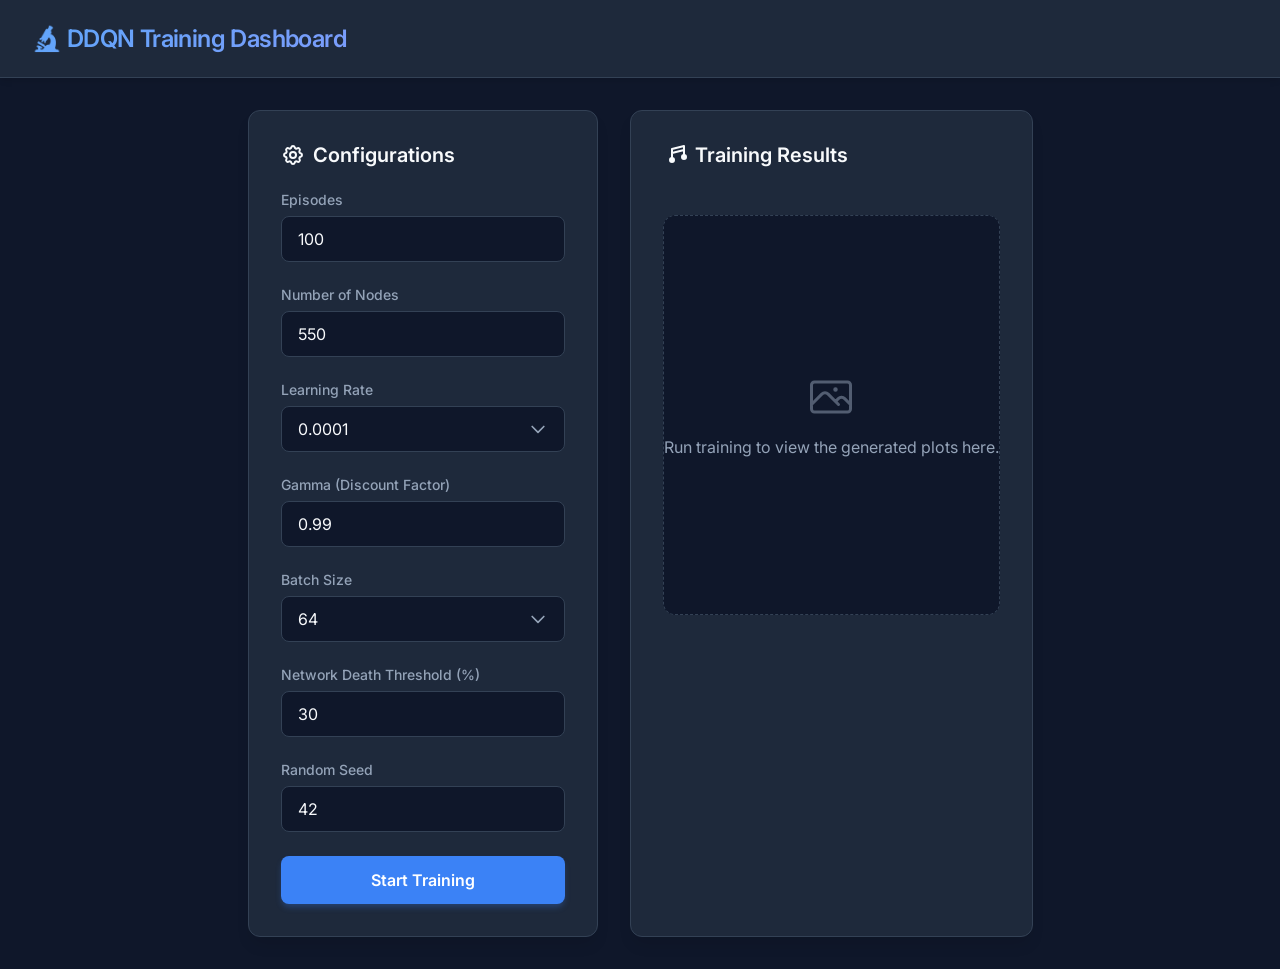
==== templates/index.html @ 94444b39 "First commit" ====
<!DOCTYPE html>
<html lang="en">
<head>
    <meta charset="UTF-8">
    <meta name="viewport" content="width=device-width, initial-scale=1.0">
    <title>DDQN Training Interface</title>
    <style>
        @import url('https://fonts.googleapis.com/css2?family=Inter:wght@300;400;500;600;700&display=swap');

        :root {
            --bg-color: #0f172a;
            --surface-color: #1e293b;
            --primary-color: #3b82f6;
            --primary-hover: #2563eb;
            --text-main: #f8fafc;
            --text-muted: #94a3b8;
            --border-color: #334155;
            --success-color: #10b981;
            --error-color: #ef4444;
        }

        * {
            box-sizing: border-box;
            margin: 0;
            padding: 0;
            font-family: 'Inter', sans-serif;
        }

        body {
            background-color: var(--bg-color);
            color: var(--text-main);
            min-height: 100vh;
            display: flex;
            flex-direction: column;
        }

        header {
            background-color: var(--surface-color);
            padding: 1.5rem 2rem;
            border-bottom: 1px solid var(--border-color);
            box-shadow: 0 4px 6px -1px rgba(0, 0, 0, 0.1);
        }

        header h1 {
            font-size: 1.5rem;
            font-weight: 600;
            letter-spacing: -0.025em;
            background: linear-gradient(135deg, #60a5fa, #c084fc);
            -webkit-background-clip: text;
            -webkit-text-fill-color: transparent;
        }

        .container {
            max-width: 1400px;
            margin: 0 auto;
            padding: 2rem;
            display: grid;
            grid-template-columns: 350px 1fr;
            gap: 2rem;
            flex: 1;
        }

        .panel {
            background-color: var(--surface-color);
            border-radius: 12px;
            border: 1px solid var(--border-color);
            padding: 2rem;
            box-shadow: 0 10px 15px -3px rgba(0, 0, 0, 0.1);
        }

        h2 {
            font-size: 1.25rem;
            margin-bottom: 1.5rem;
            font-weight: 600;
            color: var(--text-main);
            display: flex;
            align-items: center;
            gap: 0.5rem;
        }

        .form-group {
            margin-bottom: 1.5rem;
        }

        .form-group label {
            display: block;
            margin-bottom: 0.5rem;
            font-size: 0.875rem;
            font-weight: 500;
            color: var(--text-muted);
        }

        .form-control {
            width: 100%;
            background-color: var(--bg-color);
            border: 1px solid var(--border-color);
            color: var(--text-main);
            padding: 0.75rem 1rem;
            border-radius: 8px;
            font-size: 1rem;
            transition: all 0.2s ease;
        }

        .form-control:focus {
            outline: none;
            border-color: var(--primary-color);
            box-shadow: 0 0 0 3px rgba(59, 130, 246, 0.2);
        }

        select.form-control {
            appearance: none;
            background-image: url("data:image/svg+xml,%3Csvg xmlns='http://www.w3.org/2000/svg' fill='none' viewBox='0 0 24 24' stroke='%2394a3b8'%3E%3Cpath stroke-linecap='round' stroke-linejoin='round' stroke-width='2' d='M19 9l-7 7-7-7'%3E%3C/path%3E%3C/svg%3E");
            background-repeat: no-repeat;
            background-position: right 1rem center;
            background-size: 1.25rem;
        }

        .btn {
            width: 100%;
            background-color: var(--primary-color);
            color: white;
            border: none;
            padding: 0.875rem 1.5rem;
            border-radius: 8px;
            font-size: 1rem;
            font-weight: 600;
            cursor: pointer;
            transition: all 0.2s ease;
            box-shadow: 0 4px 6px -1px rgba(59, 130, 246, 0.3);
            display: flex;
            justify-content: center;
            align-items: center;
            gap: 0.5rem;
        }

        .btn:hover {
            background-color: var(--primary-hover);
            transform: translateY(-1px);
        }

        .btn:active {
            transform: translateY(1px);
        }

        .btn:disabled {
            background-color: var(--border-color);
            color: var(--text-muted);
            cursor: not-allowed;
            transform: none;
            box-shadow: none;
        }

        .loader {
            width: 20px;
            height: 20px;
            border: 3px solid rgba(255,255,255,0.3);
            border-radius: 50%;
            border-top-color: white;
            animation: spin 1s ease-in-out infinite;
            display: none;
        }

        @keyframes spin {
            to { transform: rotate(360deg); }
        }

        .results-panel {
            display: flex;
            flex-direction: column;
            gap: 1.5rem;
        }

        .image-container {
            width: 100%;
            background-color: var(--bg-color);
            border: 1px dashed var(--border-color);
            border-radius: 12px;
            min-height: 400px;
            display: flex;
            align-items: center;
            justify-content: center;
            overflow: hidden;
            position: relative;
        }

        .image-container img {
            width: 100%;
            height: auto;
            border-radius: 8px;
            display: none;
            box-shadow: 0 4px 6px -1px rgba(0, 0, 0, 0.1);
            animation: fadeIn 0.5s ease-out;
        }

        .placeholder-text {
            color: var(--text-muted);
            font-size: 1rem;
            display: flex;
            flex-direction: column;
            align-items: center;
            gap: 1rem;
        }
        
        .placeholder-text svg {
            width: 48px;
            height: 48px;
            opacity: 0.5;
        }

        .metrics-grid {
            display: grid;
            grid-template-columns: repeat(auto-fit, minmax(200px, 1fr));
            gap: 1rem;
            display: none;
        }

        .metric-card {
            background-color: var(--bg-color);
            padding: 1.5rem;
            border-radius: 8px;
            border: 1px solid var(--border-color);
        }

        .metric-title {
            font-size: 0.875rem;
            color: var(--text-muted);
            margin-bottom: 0.5rem;
            text-transform: uppercase;
            letter-spacing: 0.05em;
        }

        .metric-value {
            font-size: 1.5rem;
            font-weight: 700;
            color: var(--text-main);
        }

        .status-message {
            margin-top: 1rem;
            padding: 1rem;
            border-radius: 8px;
            font-size: 0.875rem;
            display: none;
        }

        .status-success {
            background-color: rgba(16, 185, 129, 0.1);
            color: var(--success-color);
            border: 1px solid rgba(16, 185, 129, 0.2);
        }

        .status-error {
            background-color: rgba(239, 68, 68, 0.1);
            color: var(--error-color);
            border: 1px solid rgba(239, 68, 68, 0.2);
        }
        
        @keyframes fadeIn {
            from { opacity: 0; transform: translateY(10px); }
            to { opacity: 1; transform: translateY(0); }
        }

        /* Responsive */
        @media (max-width: 1024px) {
            .container {
                grid-template-columns: 1fr;
            }
        }
    </style>
</head>
<body>

    <header>
        <h1>🔬 DDQN Training Dashboard</h1>
    </header>

    <div class="container">
        <!-- Configuration Panel -->
        <div class="panel">
            <h2>
                <svg width="24" height="24" fill="none" stroke="currentColor" stroke-width="2" viewBox="0 0 24 24"><path stroke-linecap="round" stroke-linejoin="round" d="M10.325 4.317c.426-1.756 2.924-1.756 3.35 0a1.724 1.724 0 002.573 1.066c1.543-.94 3.31.826 2.37 2.37a1.724 1.724 0 001.065 2.572c1.756.426 1.756 2.924 0 3.35a1.724 1.724 0 00-1.066 2.573c.94 1.543-.826 3.31-2.37 2.37a1.724 1.724 0 00-2.572 1.065c-.426 1.756-2.924 1.756-3.35 0a1.724 1.724 0 00-2.573-1.066c-1.543.94-3.31-.826-2.37-2.37a1.724 1.724 0 00-1.065-2.572c-1.756-.426-1.756-2.924 0-3.35a1.724 1.724 0 001.066-2.573c-.94-1.543.826-3.31 2.37-2.37.996.608 2.296.07 2.572-1.065z"></path><path stroke-linecap="round" stroke-linejoin="round" d="M15 12a3 3 0 11-6 0 3 3 0 016 0z"></path></svg>
                Configurations
            </h2>
            
            <form id="trainingForm">
                <div class="form-group">
                    <label for="episodes">Episodes</label>
                    <input type="number" id="episodes" class="form-control" value="100" min="1" max="10000">
                </div>
                
                <div class="form-group">
                    <label for="nodes">Number of Nodes</label>
                    <input type="number" id="nodes" class="form-control" value="550" min="10" max="2000">
                </div>

                <div class="form-group">
                    <label for="lr">Learning Rate</label>
                    <select id="lr" class="form-control">
                        <option value="0.001">0.001</option>
                        <option value="0.0001" selected>0.0001</option>
                        <option value="0.00001">0.00001</option>
                    </select>
                </div>

                <div class="form-group">
                    <label for="gamma">Gamma (Discount Factor)</label>
                    <input type="number" id="gamma" class="form-control" value="0.99" min="0" max="1" step="0.01">
                </div>

                <div class="form-group">
                    <label for="batch_size">Batch Size</label>
                    <select id="batch_size" class="form-control">
                        <option value="32">32</option>
                        <option value="64" selected>64</option>
                        <option value="128">128</option>
                        <option value="256">256</option>
                    </select>
                </div>

                <div class="form-group">
                    <label for="death_threshold">Network Death Threshold (%)</label>
                    <input type="number" id="death_threshold" class="form-control" value="30" min="1" max="100">
                </div>

                <div class="form-group">
                    <label for="seed">Random Seed</label>
                    <input type="number" id="seed" class="form-control" value="42" min="0">
                </div>

                <button type="submit" id="runBtn" class="btn">
                    <span class="btn-text">Start Training</span>
                    <div class="loader" id="loader"></div>
                </button>

                <div id="statusMessage" class="status-message"></div>
            </form>
        </div>

        <!-- Results Panel -->
        <div class="panel results-panel">
            <h2>
                <svg width="24" height="24" fill="none" stroke="currentColor" stroke-width="2" viewBox="0 0 24 24"><path stroke-linecap="round" stroke-linejoin="round" d="M9 19V6l12-3v13M9 19c-1.105 0-2-.895-2-2s.895-2 2-2 2 .895 2 2-.895 2-2 2zm12-3c-1.105 0-2-.895-2-2s.895-2 2-2 2 .895 2 2-.895 2-2 2zM9 10l12-3"></path></svg>
                Training Results
            </h2>
            
            <div class="metrics-grid" id="metricsGrid">
                <div class="metric-card">
                    <div class="metric-title">Best Lifetime</div>
                    <div class="metric-value" id="valBestLifetime">-</div>
                </div>
                <div class="metric-card">
                    <div class="metric-title">Best Episode</div>
                    <div class="metric-value" id="valBestEpisode">-</div>
                </div>
                <div class="metric-card">
                    <div class="metric-title">Avg Lifetime (Last 10)</div>
                    <div class="metric-value" id="valAvgLifetime">-</div>
                </div>
            </div>

            <div class="image-container" style="background-color: transparent; border: none; padding: 0; display: flex; flex-direction: column; gap: 1rem; align-items: stretch; min-height: auto;">
                <div class="image-container" style="min-height: 400px; margin-bottom: 0;">
                    <div class="placeholder-text" id="imagePlaceholder">
                        <svg fill="none" stroke="currentColor" stroke-width="1.5" viewBox="0 0 24 24"><path stroke-linecap="round" stroke-linejoin="round" d="M2.25 15.75l5.159-5.159a2.25 2.25 0 013.182 0l5.159 5.159m-1.5-1.5l1.409-1.409a2.25 2.25 0 013.182 0l2.909 2.909m-18 3.75h16.5a1.5 1.5 0 001.5-1.5V6a1.5 1.5 0 00-1.5-1.5H3.75A1.5 1.5 0 002.25 6v12a1.5 1.5 0 001.5 1.5zm10.5-11.25h.008v.008h-.008V8.25zm.375 0a.375.375 0 11-.75 0 .375.375 0 01.75 0z"></path></svg>
                        Run training to view the generated plots here.
                    </div>
                    <!-- Add cache buster parameter when updating src -->
                    <img id="resultImage" src="" alt="DDQN Training Results">
                </div>
                <!-- New GIF Container -->
                <div class="image-container" id="gifContainer" style="display: none; min-height: auto;">
                    <img id="resultGif" src="" alt="Best Episode Simulation" style="display: block; width: 100%; height: auto; border-radius: 8px; box-shadow: 0 4px 6px -1px rgba(0, 0, 0, 0.1);">
                </div>
            </div>
        </div>
    </div>

    <script>
        document.getElementById('trainingForm').addEventListener('submit', async (e) => {
            e.preventDefault();
            
            const btn = document.getElementById('runBtn');
            const btnText = btn.querySelector('.btn-text');
            const loader = document.getElementById('loader');
            const statusMsg = document.getElementById('statusMessage');
            const resultImg = document.getElementById('resultImage');
            const placeholder = document.getElementById('imagePlaceholder');
            const metricsGrid = document.getElementById('metricsGrid');
            
            // Gather data
            const payload = {
                episodes: parseInt(document.getElementById('episodes').value),
                nodes: parseInt(document.getElementById('nodes').value),
                lr: parseFloat(document.getElementById('lr').value),
                gamma: parseFloat(document.getElementById('gamma').value),
                batch_size: parseInt(document.getElementById('batch_size').value),
                death_threshold: parseFloat(document.getElementById('death_threshold').value) / 100.0,
                seed: parseInt(document.getElementById('seed').value)
            };

            // Setup UI for loading
            btn.disabled = true;
            btnText.textContent = 'Training...';
            loader.style.display = 'block';
            statusMsg.style.display = 'none';
            statusMsg.className = 'status-message';
            document.getElementById('gifContainer').style.display = 'none';
            
            try {
                const response = await fetch('/run_training', {
                    method: 'POST',
                    headers: { 'Content-Type': 'application/json' },
                    body: JSON.stringify(payload)
                });
                
                const data = await response.json();
                
                if (response.ok && data.status === 'success') {
                    // Success UI
                    statusMsg.textContent = data.message;
                    statusMsg.classList.add('status-success');
                    statusMsg.style.display = 'block';
                    
                    // Display image with cache bust
                    const timestamp = new Date().getTime();
                    resultImg.src = `${data.image_url}?t=${timestamp}`;
                    
                    // Wait for image to load before showing it to avoid blank flash
                    resultImg.onload = () => {
                        placeholder.style.display = 'none';
                        resultImg.style.display = 'block';
                    };
                    
                    // Display GIF
                    if (data.gif_url) {
                        const gifContainer = document.getElementById('gifContainer');
                        const resultGif = document.getElementById('resultGif');
                        resultGif.src = `${data.gif_url}?t=${timestamp}`;
                        gifContainer.style.display = 'block';
                    }
                    
                    // Update metrics
                    if(data.results) {
                        document.getElementById('valBestLifetime').textContent = data.results.best_lifetime;
                        document.getElementById('valBestEpisode').textContent = data.results.best_episode;
                        document.getElementById('valAvgLifetime').textContent = data.results.avg_lifetime_final_10.toFixed(1);
                        metricsGrid.style.display = 'grid';
                    }

                } else {
                    // Error UI from server
                    throw new Error(data.message || 'Unknown server error');
                }
            } catch (err) {
                // Error UI
                statusMsg.textContent = `Error: ${err.message}`;
                statusMsg.classList.add('status-error');
                statusMsg.style.display = 'block';
            } finally {
                // Restore UI
                btn.disabled = false;
                btnText.textContent = 'Start Training';
                loader.style.display = 'none';
            }
        });
    </script>
</body>
</html>
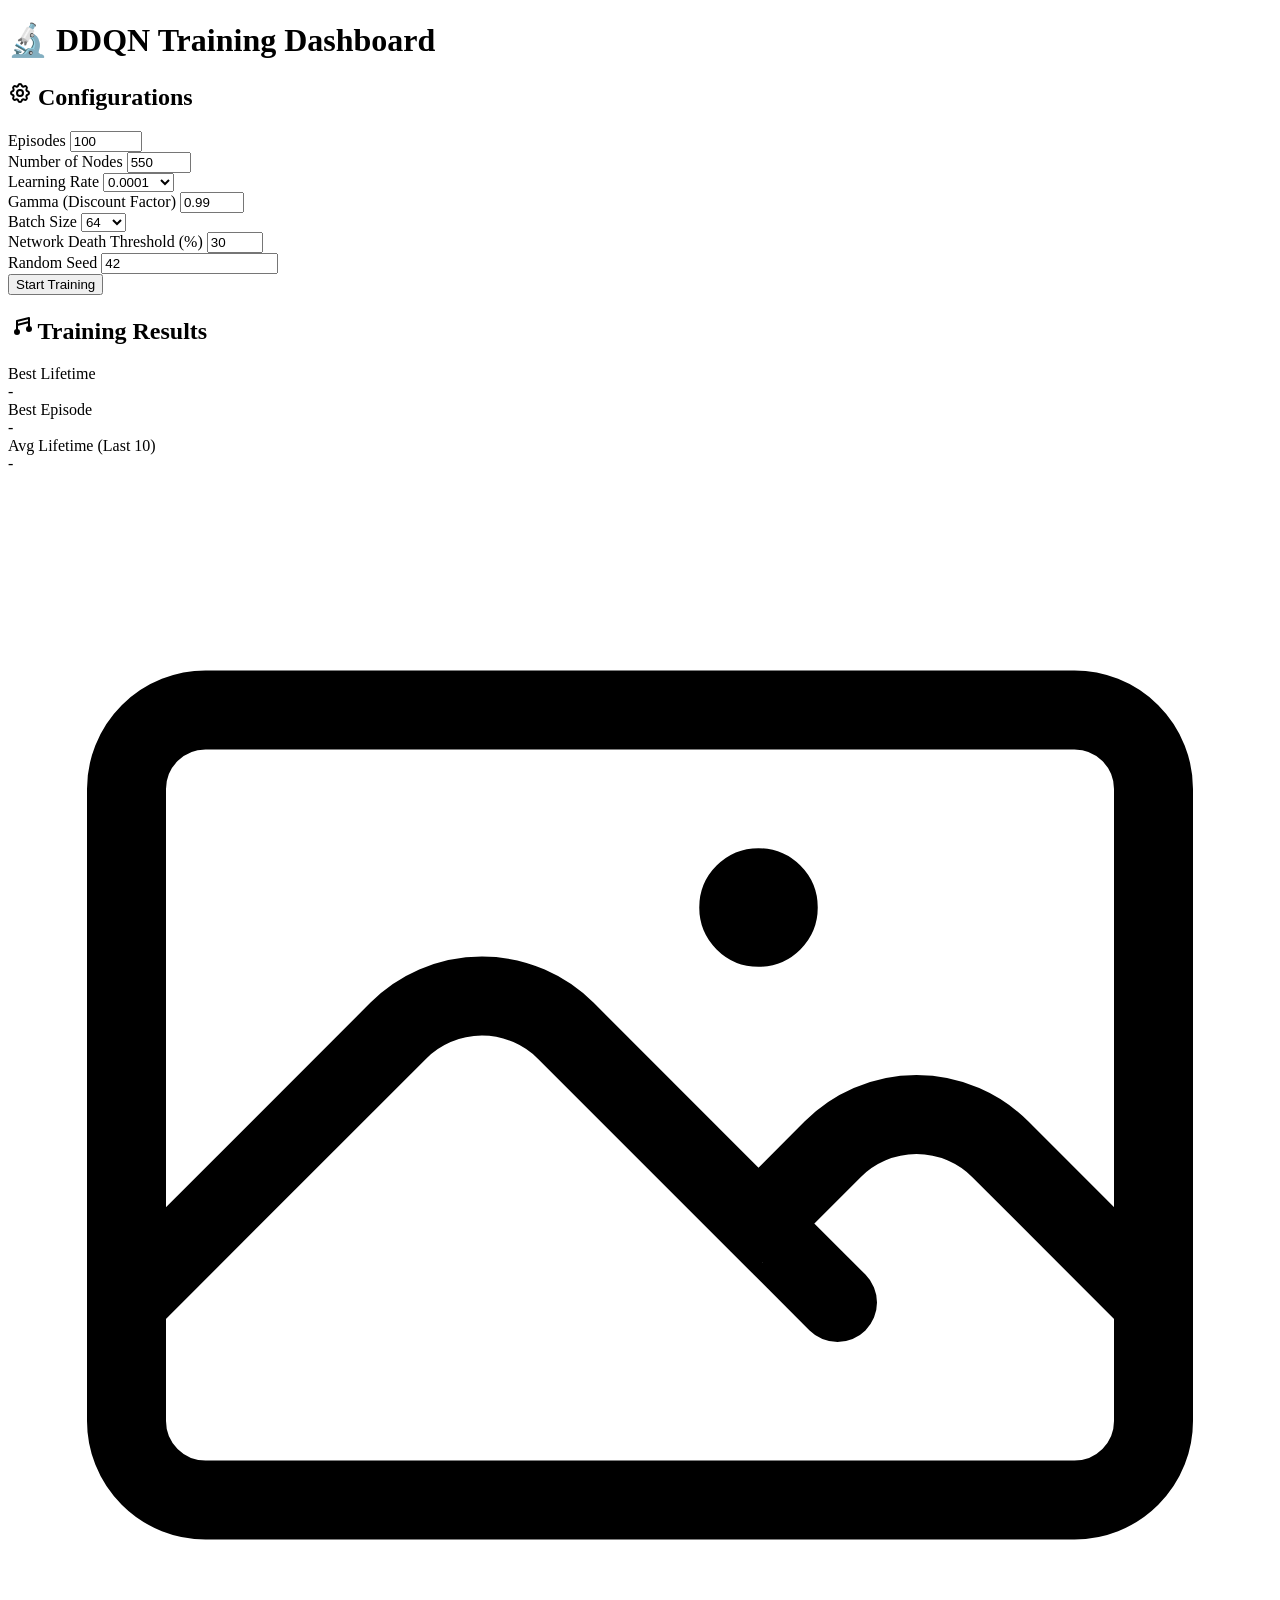
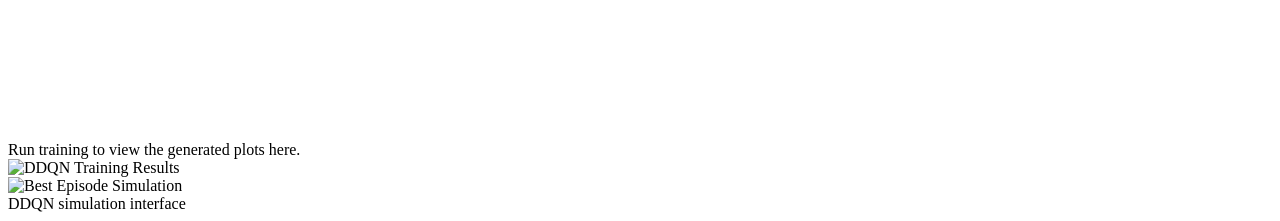
==== commit 9f486ba0: "refactor: Separate CSS into index.css and update HTML to link stylesheet" ====
--- a/templates/index.html
+++ b/templates/index.html
@@ -1,393 +1,152 @@
 <!DOCTYPE html>
 <html lang="en">
+
 <head>
     <meta charset="UTF-8">
     <meta name="viewport" content="width=device-width, initial-scale=1.0">
     <title>DDQN Training Interface</title>
-    <style>
-        @import url('https://fonts.googleapis.com/css2?family=Inter:wght@300;400;500;600;700&display=swap');
-
-        :root {
-            --bg-color: #0f172a;
-            --surface-color: #1e293b;
-            --primary-color: #3b82f6;
-            --primary-hover: #2563eb;
-            --text-main: #f8fafc;
-            --text-muted: #94a3b8;
-            --border-color: #334155;
-            --success-color: #10b981;
-            --error-color: #ef4444;
-        }
-
-        * {
-            box-sizing: border-box;
-            margin: 0;
-            padding: 0;
-            font-family: 'Inter', sans-serif;
-        }
-
-        body {
-            background-color: var(--bg-color);
-            color: var(--text-main);
-            min-height: 100vh;
-            display: flex;
-            flex-direction: column;
-        }
-
-        header {
-            background-color: var(--surface-color);
-            padding: 1.5rem 2rem;
-            border-bottom: 1px solid var(--border-color);
-            box-shadow: 0 4px 6px -1px rgba(0, 0, 0, 0.1);
-        }
-
-        header h1 {
-            font-size: 1.5rem;
-            font-weight: 600;
-            letter-spacing: -0.025em;
-            background: linear-gradient(135deg, #60a5fa, #c084fc);
-            -webkit-background-clip: text;
-            -webkit-text-fill-color: transparent;
-        }
-
-        .container {
-            max-width: 1400px;
-            margin: 0 auto;
-            padding: 2rem;
-            display: grid;
-            grid-template-columns: 350px 1fr;
-            gap: 2rem;
-            flex: 1;
-        }
-
-        .panel {
-            background-color: var(--surface-color);
-            border-radius: 12px;
-            border: 1px solid var(--border-color);
-            padding: 2rem;
-            box-shadow: 0 10px 15px -3px rgba(0, 0, 0, 0.1);
-        }
-
-        h2 {
-            font-size: 1.25rem;
-            margin-bottom: 1.5rem;
-            font-weight: 600;
-            color: var(--text-main);
-            display: flex;
-            align-items: center;
-            gap: 0.5rem;
-        }
-
-        .form-group {
-            margin-bottom: 1.5rem;
-        }
-
-        .form-group label {
-            display: block;
-            margin-bottom: 0.5rem;
-            font-size: 0.875rem;
-            font-weight: 500;
-            color: var(--text-muted);
-        }
-
-        .form-control {
-            width: 100%;
-            background-color: var(--bg-color);
-            border: 1px solid var(--border-color);
-            color: var(--text-main);
-            padding: 0.75rem 1rem;
-            border-radius: 8px;
-            font-size: 1rem;
-            transition: all 0.2s ease;
-        }
-
-        .form-control:focus {
-            outline: none;
-            border-color: var(--primary-color);
-            box-shadow: 0 0 0 3px rgba(59, 130, 246, 0.2);
-        }
-
-        select.form-control {
-            appearance: none;
-            background-image: url("data:image/svg+xml,%3Csvg xmlns='http://www.w3.org/2000/svg' fill='none' viewBox='0 0 24 24' stroke='%2394a3b8'%3E%3Cpath stroke-linecap='round' stroke-linejoin='round' stroke-width='2' d='M19 9l-7 7-7-7'%3E%3C/path%3E%3C/svg%3E");
-            background-repeat: no-repeat;
-            background-position: right 1rem center;
-            background-size: 1.25rem;
-        }
-
-        .btn {
-            width: 100%;
-            background-color: var(--primary-color);
-            color: white;
-            border: none;
-            padding: 0.875rem 1.5rem;
-            border-radius: 8px;
-            font-size: 1rem;
-            font-weight: 600;
-            cursor: pointer;
-            transition: all 0.2s ease;
-            box-shadow: 0 4px 6px -1px rgba(59, 130, 246, 0.3);
-            display: flex;
-            justify-content: center;
-            align-items: center;
-            gap: 0.5rem;
-        }
-
-        .btn:hover {
-            background-color: var(--primary-hover);
-            transform: translateY(-1px);
-        }
-
-        .btn:active {
-            transform: translateY(1px);
-        }
-
-        .btn:disabled {
-            background-color: var(--border-color);
-            color: var(--text-muted);
-            cursor: not-allowed;
-            transform: none;
-            box-shadow: none;
-        }
-
-        .loader {
-            width: 20px;
-            height: 20px;
-            border: 3px solid rgba(255,255,255,0.3);
-            border-radius: 50%;
-            border-top-color: white;
-            animation: spin 1s ease-in-out infinite;
-            display: none;
-        }
-
-        @keyframes spin {
-            to { transform: rotate(360deg); }
-        }
-
-        .results-panel {
-            display: flex;
-            flex-direction: column;
-            gap: 1.5rem;
-        }
-
-        .image-container {
-            width: 100%;
-            background-color: var(--bg-color);
-            border: 1px dashed var(--border-color);
-            border-radius: 12px;
-            min-height: 400px;
-            display: flex;
-            align-items: center;
-            justify-content: center;
-            overflow: hidden;
-            position: relative;
-        }
-
-        .image-container img {
-            width: 100%;
-            height: auto;
-            border-radius: 8px;
-            display: none;
-            box-shadow: 0 4px 6px -1px rgba(0, 0, 0, 0.1);
-            animation: fadeIn 0.5s ease-out;
-        }
-
-        .placeholder-text {
-            color: var(--text-muted);
-            font-size: 1rem;
-            display: flex;
-            flex-direction: column;
-            align-items: center;
-            gap: 1rem;
-        }
-        
-        .placeholder-text svg {
-            width: 48px;
-            height: 48px;
-            opacity: 0.5;
-        }
-
-        .metrics-grid {
-            display: grid;
-            grid-template-columns: repeat(auto-fit, minmax(200px, 1fr));
-            gap: 1rem;
-            display: none;
-        }
-
-        .metric-card {
-            background-color: var(--bg-color);
-            padding: 1.5rem;
-            border-radius: 8px;
-            border: 1px solid var(--border-color);
-        }
-
-        .metric-title {
-            font-size: 0.875rem;
-            color: var(--text-muted);
-            margin-bottom: 0.5rem;
-            text-transform: uppercase;
-            letter-spacing: 0.05em;
-        }
-
-        .metric-value {
-            font-size: 1.5rem;
-            font-weight: 700;
-            color: var(--text-main);
-        }
-
-        .status-message {
-            margin-top: 1rem;
-            padding: 1rem;
-            border-radius: 8px;
-            font-size: 0.875rem;
-            display: none;
-        }
-
-        .status-success {
-            background-color: rgba(16, 185, 129, 0.1);
-            color: var(--success-color);
-            border: 1px solid rgba(16, 185, 129, 0.2);
-        }
-
-        .status-error {
-            background-color: rgba(239, 68, 68, 0.1);
-            color: var(--error-color);
-            border: 1px solid rgba(239, 68, 68, 0.2);
-        }
-        
-        @keyframes fadeIn {
-            from { opacity: 0; transform: translateY(10px); }
-            to { opacity: 1; transform: translateY(0); }
-        }
-
-        /* Responsive */
-        @media (max-width: 1024px) {
-            .container {
-                grid-template-columns: 1fr;
-            }
-        }
-    </style>
+    <link rel="stylesheet" href="/index.css">
 </head>
+
 <body>
 
-    <header>
-        <h1>🔬 DDQN Training Dashboard</h1>
+    <header class="site-header">
+        <h1 class="site-title">🔬 DDQN Training Dashboard</h1>
     </header>
 
-    <div class="container">
-        <!-- Configuration Panel -->
-        <div class="panel">
-            <h2>
-                <svg width="24" height="24" fill="none" stroke="currentColor" stroke-width="2" viewBox="0 0 24 24"><path stroke-linecap="round" stroke-linejoin="round" d="M10.325 4.317c.426-1.756 2.924-1.756 3.35 0a1.724 1.724 0 002.573 1.066c1.543-.94 3.31.826 2.37 2.37a1.724 1.724 0 001.065 2.572c1.756.426 1.756 2.924 0 3.35a1.724 1.724 0 00-1.066 2.573c.94 1.543-.826 3.31-2.37 2.37a1.724 1.724 0 00-2.572 1.065c-.426 1.756-2.924 1.756-3.35 0a1.724 1.724 0 00-2.573-1.066c-1.543.94-3.31-.826-2.37-2.37a1.724 1.724 0 00-1.065-2.572c-1.756-.426-1.756-2.924 0-3.35a1.724 1.724 0 001.066-2.573c-.94-1.543.826-3.31 2.37-2.37.996.608 2.296.07 2.572-1.065z"></path><path stroke-linecap="round" stroke-linejoin="round" d="M15 12a3 3 0 11-6 0 3 3 0 016 0z"></path></svg>
-                Configurations
-            </h2>
-            
-            <form id="trainingForm">
-                <div class="form-group">
-                    <label for="episodes">Episodes</label>
-                    <input type="number" id="episodes" class="form-control" value="100" min="1" max="10000">
-                </div>
-                
-                <div class="form-group">
-                    <label for="nodes">Number of Nodes</label>
-                    <input type="number" id="nodes" class="form-control" value="550" min="10" max="2000">
-                </div>
-
-                <div class="form-group">
-                    <label for="lr">Learning Rate</label>
-                    <select id="lr" class="form-control">
-                        <option value="0.001">0.001</option>
-                        <option value="0.0001" selected>0.0001</option>
-                        <option value="0.00001">0.00001</option>
-                    </select>
-                </div>
-
-                <div class="form-group">
-                    <label for="gamma">Gamma (Discount Factor)</label>
-                    <input type="number" id="gamma" class="form-control" value="0.99" min="0" max="1" step="0.01">
-                </div>
-
-                <div class="form-group">
-                    <label for="batch_size">Batch Size</label>
-                    <select id="batch_size" class="form-control">
-                        <option value="32">32</option>
-                        <option value="64" selected>64</option>
-                        <option value="128">128</option>
-                        <option value="256">256</option>
-                    </select>
-                </div>
-
-                <div class="form-group">
-                    <label for="death_threshold">Network Death Threshold (%)</label>
-                    <input type="number" id="death_threshold" class="form-control" value="30" min="1" max="100">
-                </div>
-
-                <div class="form-group">
-                    <label for="seed">Random Seed</label>
-                    <input type="number" id="seed" class="form-control" value="42" min="0">
-                </div>
-
-                <button type="submit" id="runBtn" class="btn">
-                    <span class="btn-text">Start Training</span>
-                    <div class="loader" id="loader"></div>
-                </button>
-
-                <div id="statusMessage" class="status-message"></div>
-            </form>
+    <main class="dashboard-main">
+        <div class="dashboard-layout">
+            <aside class="card-panel config-panel" aria-label="Training Configuration">
+                <h2 class="panel-title">
+                    <svg width="24" height="24" fill="none" stroke="currentColor" stroke-width="2" viewBox="0 0 24 24">
+                        <path stroke-linecap="round" stroke-linejoin="round"
+                            d="M10.325 4.317c.426-1.756 2.924-1.756 3.35 0a1.724 1.724 0 002.573 1.066c1.543-.94 3.31.826 2.37 2.37a1.724 1.724 0 001.065 2.572c1.756.426 1.756 2.924 0 3.35a1.724 1.724 0 00-1.066 2.573c.94 1.543-.826 3.31-2.37 2.37a1.724 1.724 0 00-2.572 1.065c-.426 1.756-2.924 1.756-3.35 0a1.724 1.724 0 00-2.573-1.066c-1.543.94-3.31-.826-2.37-2.37a1.724 1.724 0 00-1.065-2.572c-1.756-.426-1.756-2.924 0-3.35a1.724 1.724 0 001.066-2.573c-.94-1.543.826-3.31 2.37-2.37.996.608 2.296.07 2.572-1.065z">
+                        </path>
+                        <path stroke-linecap="round" stroke-linejoin="round" d="M15 12a3 3 0 11-6 0 3 3 0 016 0z">
+                        </path>
+                    </svg>
+                    Configurations
+                </h2>
+
+                <form id="trainingForm">
+                    <div class="form-group">
+                        <label for="episodes">Episodes</label>
+                        <input type="number" id="episodes" class="form-control" value="100" min="1" max="10000">
+                    </div>
+
+                    <div class="form-group">
+                        <label for="nodes">Number of Nodes</label>
+                        <input type="number" id="nodes" class="form-control" value="550" min="10" max="2000">
+                    </div>
+
+                    <div class="form-group">
+                        <label for="lr">Learning Rate</label>
+                        <select id="lr" class="form-control">
+                            <option value="0.001">0.001</option>
+                            <option value="0.0001" selected>0.0001</option>
+                            <option value="0.00001">0.00001</option>
+                        </select>
+                    </div>
+
+                    <div class="form-group">
+                        <label for="gamma">Gamma (Discount Factor)</label>
+                        <input type="number" id="gamma" class="form-control" value="0.99" min="0" max="1" step="0.01">
+                    </div>
+
+                    <div class="form-group">
+                        <label for="batch_size">Batch Size</label>
+                        <select id="batch_size" class="form-control">
+                            <option value="32">32</option>
+                            <option value="64" selected>64</option>
+                            <option value="128">128</option>
+                            <option value="256">256</option>
+                        </select>
+                    </div>
+
+                    <div class="form-group">
+                        <label for="death_threshold">Network Death Threshold (%)</label>
+                        <input type="number" id="death_threshold" class="form-control" value="30" min="1" max="100">
+                    </div>
+
+                    <div class="form-group">
+                        <label for="seed">Random Seed</label>
+                        <input type="number" id="seed" class="form-control" value="42" min="0">
+                    </div>
+
+                    <button type="submit" id="runBtn" class="btn">
+                        <span class="btn-text">Start Training</span>
+                        <div class="loader" id="loader"></div>
+                    </button>
+
+                    <div id="statusMessage" class="status-message" role="status" aria-live="polite"></div>
+                </form>
+            </aside>
+
+            <section class="card-panel results-panel" aria-label="Training Results">
+                <h2 class="panel-title">
+                    <svg width="24" height="24" fill="none" stroke="currentColor" stroke-width="2" viewBox="0 0 24 24">
+                        <path stroke-linecap="round" stroke-linejoin="round"
+                            d="M9 19V6l12-3v13M9 19c-1.105 0-2-.895-2-2s.895-2 2-2 2 .895 2 2-.895 2-2 2zm12-3c-1.105 0-2-.895-2-2s.895-2 2-2 2 .895 2 2-.895 2-2 2zM9 10l12-3">
+                        </path>
+                    </svg>
+                    Training Results
+                </h2>
+
+                <section class="metrics-grid" id="metricsGrid" aria-label="Key Metrics">
+                    <div class="metric-card">
+                        <div class="metric-title">Best Lifetime</div>
+                        <div class="metric-value" id="valBestLifetime">-</div>
+                    </div>
+                    <div class="metric-card">
+                        <div class="metric-title">Best Episode</div>
+                        <div class="metric-value" id="valBestEpisode">-</div>
+                    </div>
+                    <div class="metric-card">
+                        <div class="metric-title">Avg Lifetime (Last 10)</div>
+                        <div class="metric-value" id="valAvgLifetime">-</div>
+                    </div>
+                </section>
+
+                <section class="results-media-stack" aria-label="Generated Visualizations">
+                    <div class="image-container training-image-box">
+                        <div class="placeholder-text" id="imagePlaceholder">
+                            <svg fill="none" stroke="currentColor" stroke-width="1.5" viewBox="0 0 24 24">
+                                <path stroke-linecap="round" stroke-linejoin="round"
+                                    d="M2.25 15.75l5.159-5.159a2.25 2.25 0 013.182 0l5.159 5.159m-1.5-1.5l1.409-1.409a2.25 2.25 0 013.182 0l2.909 2.909m-18 3.75h16.5a1.5 1.5 0 001.5-1.5V6a1.5 1.5 0 00-1.5-1.5H3.75A1.5 1.5 0 002.25 6v12a1.5 1.5 0 001.5 1.5zm10.5-11.25h.008v.008h-.008V8.25zm.375 0a.375.375 0 11-.75 0 .375.375 0 01.75 0z">
+                                </path>
+                            </svg>
+                            Run training to view the generated plots here.
+                        </div>
+                        <img id="resultImage" src="" alt="DDQN Training Results">
+                    </div>
+
+                    <div class="image-container simulation-gif-box" id="gifContainer">
+                        <img id="resultGif" class="result-gif" src="" alt="Best Episode Simulation">
+                    </div>
+                </section>
+            </section>
         </div>
-
-        <!-- Results Panel -->
-        <div class="panel results-panel">
-            <h2>
-                <svg width="24" height="24" fill="none" stroke="currentColor" stroke-width="2" viewBox="0 0 24 24"><path stroke-linecap="round" stroke-linejoin="round" d="M9 19V6l12-3v13M9 19c-1.105 0-2-.895-2-2s.895-2 2-2 2 .895 2 2-.895 2-2 2zm12-3c-1.105 0-2-.895-2-2s.895-2 2-2 2 .895 2 2-.895 2-2 2zM9 10l12-3"></path></svg>
-                Training Results
-            </h2>
-            
-            <div class="metrics-grid" id="metricsGrid">
-                <div class="metric-card">
-                    <div class="metric-title">Best Lifetime</div>
-                    <div class="metric-value" id="valBestLifetime">-</div>
-                </div>
-                <div class="metric-card">
-                    <div class="metric-title">Best Episode</div>
-                    <div class="metric-value" id="valBestEpisode">-</div>
-                </div>
-                <div class="metric-card">
-                    <div class="metric-title">Avg Lifetime (Last 10)</div>
-                    <div class="metric-value" id="valAvgLifetime">-</div>
-                </div>
-            </div>
-
-            <div class="image-container" style="background-color: transparent; border: none; padding: 0; display: flex; flex-direction: column; gap: 1rem; align-items: stretch; min-height: auto;">
-                <div class="image-container" style="min-height: 400px; margin-bottom: 0;">
-                    <div class="placeholder-text" id="imagePlaceholder">
-                        <svg fill="none" stroke="currentColor" stroke-width="1.5" viewBox="0 0 24 24"><path stroke-linecap="round" stroke-linejoin="round" d="M2.25 15.75l5.159-5.159a2.25 2.25 0 013.182 0l5.159 5.159m-1.5-1.5l1.409-1.409a2.25 2.25 0 013.182 0l2.909 2.909m-18 3.75h16.5a1.5 1.5 0 001.5-1.5V6a1.5 1.5 0 00-1.5-1.5H3.75A1.5 1.5 0 002.25 6v12a1.5 1.5 0 001.5 1.5zm10.5-11.25h.008v.008h-.008V8.25zm.375 0a.375.375 0 11-.75 0 .375.375 0 01.75 0z"></path></svg>
-                        Run training to view the generated plots here.
-                    </div>
-                    <!-- Add cache buster parameter when updating src -->
-                    <img id="resultImage" src="" alt="DDQN Training Results">
-                </div>
-                <!-- New GIF Container -->
-                <div class="image-container" id="gifContainer" style="display: none; min-height: auto;">
-                    <img id="resultGif" src="" alt="Best Episode Simulation" style="display: block; width: 100%; height: auto; border-radius: 8px; box-shadow: 0 4px 6px -1px rgba(0, 0, 0, 0.1);">
-                </div>
-            </div>
-        </div>
-    </div>
+    </main>
+
+    <footer class="site-footer">
+        DDQN simulation interface
+    </footer>
 
     <script>
-        document.getElementById('trainingForm').addEventListener('submit', async (e) => {
+        const trainingForm = document.getElementById('trainingForm');
+
+        trainingForm.addEventListener('submit', async (e) => {
             e.preventDefault();
-            
-            const btn = document.getElementById('runBtn');
-            const btnText = btn.querySelector('.btn-text');
+
+            const runButton = document.getElementById('runBtn');
+            const buttonText = runButton.querySelector('.btn-text');
             const loader = document.getElementById('loader');
-            const statusMsg = document.getElementById('statusMessage');
-            const resultImg = document.getElementById('resultImage');
-            const placeholder = document.getElementById('imagePlaceholder');
+            const statusMessage = document.getElementById('statusMessage');
+            const resultImage = document.getElementById('resultImage');
+            const imagePlaceholder = document.getElementById('imagePlaceholder');
             const metricsGrid = document.getElementById('metricsGrid');
-            
-            // Gather data
+            const gifContainer = document.getElementById('gifContainer');
+
             const payload = {
                 episodes: parseInt(document.getElementById('episodes').value),
                 nodes: parseInt(document.getElementById('nodes').value),
@@ -398,71 +157,61 @@
                 seed: parseInt(document.getElementById('seed').value)
             };
 
-            // Setup UI for loading
-            btn.disabled = true;
-            btnText.textContent = 'Training...';
+            runButton.disabled = true;
+            buttonText.textContent = 'Training...';
             loader.style.display = 'block';
-            statusMsg.style.display = 'none';
-            statusMsg.className = 'status-message';
-            document.getElementById('gifContainer').style.display = 'none';
-            
+            statusMessage.style.display = 'none';
+            statusMessage.className = 'status-message';
+            gifContainer.style.display = 'none';
+
             try {
                 const response = await fetch('/run_training', {
                     method: 'POST',
                     headers: { 'Content-Type': 'application/json' },
                     body: JSON.stringify(payload)
                 });
-                
+
                 const data = await response.json();
-                
+
                 if (response.ok && data.status === 'success') {
-                    // Success UI
-                    statusMsg.textContent = data.message;
-                    statusMsg.classList.add('status-success');
-                    statusMsg.style.display = 'block';
-                    
-                    // Display image with cache bust
+                    statusMessage.textContent = data.message;
+                    statusMessage.classList.add('status-success');
+                    statusMessage.style.display = 'block';
+
                     const timestamp = new Date().getTime();
-                    resultImg.src = `${data.image_url}?t=${timestamp}`;
-                    
-                    // Wait for image to load before showing it to avoid blank flash
-                    resultImg.onload = () => {
-                        placeholder.style.display = 'none';
-                        resultImg.style.display = 'block';
+                    resultImage.src = `${data.image_url}?t=${timestamp}`;
+
+                    resultImage.onload = () => {
+                        imagePlaceholder.style.display = 'none';
+                        resultImage.style.display = 'block';
                     };
-                    
-                    // Display GIF
+
                     if (data.gif_url) {
-                        const gifContainer = document.getElementById('gifContainer');
                         const resultGif = document.getElementById('resultGif');
                         resultGif.src = `${data.gif_url}?t=${timestamp}`;
                         gifContainer.style.display = 'block';
                     }
-                    
-                    // Update metrics
-                    if(data.results) {
+
+                    if (data.results) {
                         document.getElementById('valBestLifetime').textContent = data.results.best_lifetime;
                         document.getElementById('valBestEpisode').textContent = data.results.best_episode;
                         document.getElementById('valAvgLifetime').textContent = data.results.avg_lifetime_final_10.toFixed(1);
                         metricsGrid.style.display = 'grid';
                     }
-
                 } else {
-                    // Error UI from server
                     throw new Error(data.message || 'Unknown server error');
                 }
             } catch (err) {
-                // Error UI
-                statusMsg.textContent = `Error: ${err.message}`;
-                statusMsg.classList.add('status-error');
-                statusMsg.style.display = 'block';
+                statusMessage.textContent = `Error: ${err.message}`;
+                statusMessage.classList.add('status-error');
+                statusMessage.style.display = 'block';
             } finally {
-                // Restore UI
-                btn.disabled = false;
-                btnText.textContent = 'Start Training';
+                runButton.disabled = false;
+                buttonText.textContent = 'Start Training';
                 loader.style.display = 'none';
             }
         });
     </script>
 </body>
-</html>
+
+</html>
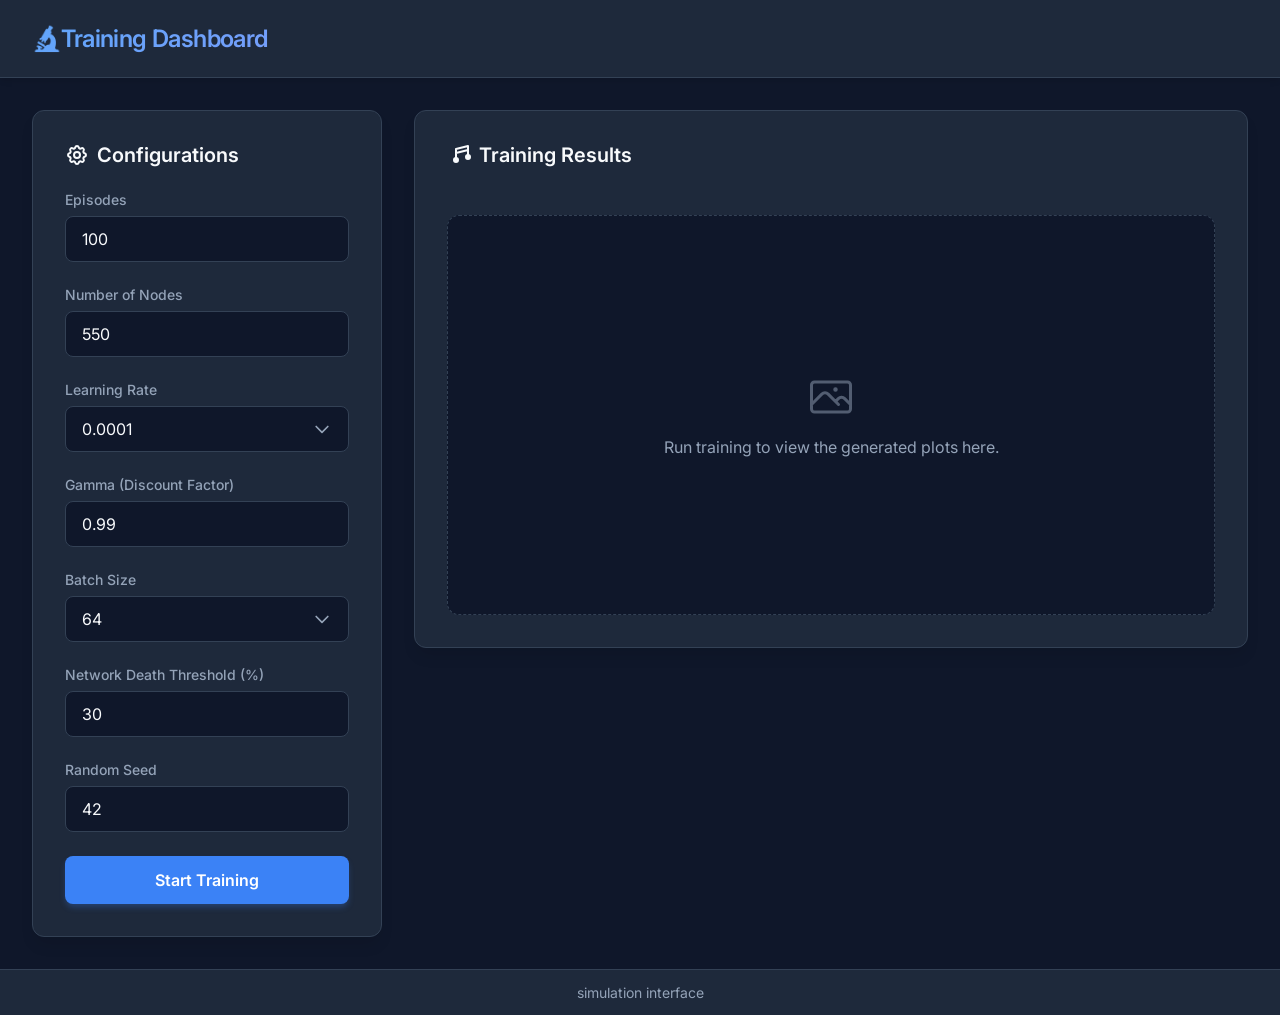
==== commit 781e0ac8: "feat: Implement training form submission logic and update HTML structure" ====
--- a/templates/index.html
+++ b/templates/index.html
@@ -4,14 +4,14 @@
 <head>
     <meta charset="UTF-8">
     <meta name="viewport" content="width=device-width, initial-scale=1.0">
-    <title>DDQN Training Interface</title>
-    <link rel="stylesheet" href="/index.css">
+    <title>Training Interface</title>
+    <link rel="stylesheet" href="/templates/index.css">
 </head>
 
 <body>
 
     <header class="site-header">
-        <h1 class="site-title">🔬 DDQN Training Dashboard</h1>
+        <h1 class="site-title">🔬Training Dashboard</h1>
     </header>
 
     <main class="dashboard-main">
@@ -117,7 +117,7 @@
                             </svg>
                             Run training to view the generated plots here.
                         </div>
-                        <img id="resultImage" src="" alt="DDQN Training Results">
+                        <img id="resultImage" src="/results/final_ddqn_training.png" alt="DDQN Training Results">
                     </div>
 
                     <div class="image-container simulation-gif-box" id="gifContainer">
@@ -129,89 +129,10 @@
     </main>
 
     <footer class="site-footer">
-        DDQN simulation interface
+        simulation interface
     </footer>
 
-    <script>
-        const trainingForm = document.getElementById('trainingForm');
-
-        trainingForm.addEventListener('submit', async (e) => {
-            e.preventDefault();
-
-            const runButton = document.getElementById('runBtn');
-            const buttonText = runButton.querySelector('.btn-text');
-            const loader = document.getElementById('loader');
-            const statusMessage = document.getElementById('statusMessage');
-            const resultImage = document.getElementById('resultImage');
-            const imagePlaceholder = document.getElementById('imagePlaceholder');
-            const metricsGrid = document.getElementById('metricsGrid');
-            const gifContainer = document.getElementById('gifContainer');
-
-            const payload = {
-                episodes: parseInt(document.getElementById('episodes').value),
-                nodes: parseInt(document.getElementById('nodes').value),
-                lr: parseFloat(document.getElementById('lr').value),
-                gamma: parseFloat(document.getElementById('gamma').value),
-                batch_size: parseInt(document.getElementById('batch_size').value),
-                death_threshold: parseFloat(document.getElementById('death_threshold').value) / 100.0,
-                seed: parseInt(document.getElementById('seed').value)
-            };
-
-            runButton.disabled = true;
-            buttonText.textContent = 'Training...';
-            loader.style.display = 'block';
-            statusMessage.style.display = 'none';
-            statusMessage.className = 'status-message';
-            gifContainer.style.display = 'none';
-
-            try {
-                const response = await fetch('/run_training', {
-                    method: 'POST',
-                    headers: { 'Content-Type': 'application/json' },
-                    body: JSON.stringify(payload)
-                });
-
-                const data = await response.json();
-
-                if (response.ok && data.status === 'success') {
-                    statusMessage.textContent = data.message;
-                    statusMessage.classList.add('status-success');
-                    statusMessage.style.display = 'block';
-
-                    const timestamp = new Date().getTime();
-                    resultImage.src = `${data.image_url}?t=${timestamp}`;
-
-                    resultImage.onload = () => {
-                        imagePlaceholder.style.display = 'none';
-                        resultImage.style.display = 'block';
-                    };
-
-                    if (data.gif_url) {
-                        const resultGif = document.getElementById('resultGif');
-                        resultGif.src = `${data.gif_url}?t=${timestamp}`;
-                        gifContainer.style.display = 'block';
-                    }
-
-                    if (data.results) {
-                        document.getElementById('valBestLifetime').textContent = data.results.best_lifetime;
-                        document.getElementById('valBestEpisode').textContent = data.results.best_episode;
-                        document.getElementById('valAvgLifetime').textContent = data.results.avg_lifetime_final_10.toFixed(1);
-                        metricsGrid.style.display = 'grid';
-                    }
-                } else {
-                    throw new Error(data.message || 'Unknown server error');
-                }
-            } catch (err) {
-                statusMessage.textContent = `Error: ${err.message}`;
-                statusMessage.classList.add('status-error');
-                statusMessage.style.display = 'block';
-            } finally {
-                runButton.disabled = false;
-                buttonText.textContent = 'Start Training';
-                loader.style.display = 'none';
-            }
-        });
-    </script>
+    <script src="/templates/index.js"></script>
 </body>
 
 </html>
--- a/templates/index.css
+++ b/templates/index.css
@@ -0,0 +1,323 @@
+@import url("https://fonts.googleapis.com/css2?family=Inter:wght@300;400;500;600;700&display=swap");
+
+:root {
+  --bg-color: #0f172a;
+  --surface-color: #1e293b;
+  --primary-color: #3b82f6;
+  --primary-hover: #2563eb;
+  --text-main: #f8fafc;
+  --text-muted: #94a3b8;
+  --border-color: #334155;
+  --success-color: #10b981;
+  --error-color: #ef4444;
+}
+
+* {
+  box-sizing: border-box;
+  margin: 0;
+  padding: 0;
+  font-family: "Inter", sans-serif;
+}
+
+body {
+  background-color: var(--bg-color);
+  color: var(--text-main);
+  min-height: 100vh;
+  display: flex;
+  flex-direction: column;
+}
+
+.site-header {
+  background-color: var(--surface-color);
+  padding: 1.5rem 2rem;
+  border-bottom: 1px solid var(--border-color);
+  box-shadow: 0 4px 6px -1px rgba(0, 0, 0, 0.1);
+}
+
+.site-title {
+  font-size: 1.5rem;
+  font-weight: 600;
+  letter-spacing: -0.025em;
+  background: linear-gradient(135deg, #60a5fa, #c084fc);
+  background-clip: text;
+  -webkit-background-clip: text;
+  -webkit-text-fill-color: transparent;
+}
+
+.dashboard-main {
+  flex: 1;
+}
+
+.dashboard-layout {
+  width: min(1400px, 100%);
+  margin: 0 auto;
+  padding: 2rem;
+  display: grid;
+  grid-template-columns: minmax(300px, 350px) minmax(0, 1fr);
+  gap: 2rem;
+  align-items: start;
+}
+
+.config-panel {
+  position: sticky;
+  top: 1.5rem;
+}
+
+.card-panel {
+  background-color: var(--surface-color);
+  border-radius: 12px;
+  border: 1px solid var(--border-color);
+  padding: 2rem;
+  box-shadow: 0 10px 15px -3px rgba(0, 0, 0, 0.1);
+}
+
+.panel-title {
+  font-size: 1.25rem;
+  margin-bottom: 1.5rem;
+  font-weight: 600;
+  color: var(--text-main);
+  display: flex;
+  align-items: center;
+  gap: 0.5rem;
+}
+
+.form-group {
+  margin-bottom: 1.5rem;
+}
+
+.form-group label {
+  display: block;
+  margin-bottom: 0.5rem;
+  font-size: 0.875rem;
+  font-weight: 500;
+  color: var(--text-muted);
+}
+
+.form-control {
+  width: 100%;
+  background-color: var(--bg-color);
+  border: 1px solid var(--border-color);
+  color: var(--text-main);
+  padding: 0.75rem 1rem;
+  border-radius: 8px;
+  font-size: 1rem;
+  transition: all 0.2s ease;
+}
+
+.form-control:focus {
+  outline: none;
+  border-color: var(--primary-color);
+  box-shadow: 0 0 0 3px rgba(59, 130, 246, 0.2);
+}
+
+select.form-control {
+  appearance: none;
+  background-image: url("data:image/svg+xml,%3Csvg xmlns='http://www.w3.org/2000/svg' fill='none' viewBox='0 0 24 24' stroke='%2394a3b8'%3E%3Cpath stroke-linecap='round' stroke-linejoin='round' stroke-width='2' d='M19 9l-7 7-7-7'%3E%3C/path%3E%3C/svg%3E");
+  background-repeat: no-repeat;
+  background-position: right 1rem center;
+  background-size: 1.25rem;
+}
+
+.btn {
+  width: 100%;
+  background-color: var(--primary-color);
+  color: white;
+  border: none;
+  padding: 0.875rem 1.5rem;
+  border-radius: 8px;
+  font-size: 1rem;
+  font-weight: 600;
+  cursor: pointer;
+  transition: all 0.2s ease;
+  box-shadow: 0 4px 6px -1px rgba(59, 130, 246, 0.3);
+  display: flex;
+  justify-content: center;
+  align-items: center;
+  gap: 0.5rem;
+}
+
+.btn:hover {
+  background-color: var(--primary-hover);
+  transform: translateY(-1px);
+}
+
+.btn:active {
+  transform: translateY(1px);
+}
+
+.btn:disabled {
+  background-color: var(--border-color);
+  color: var(--text-muted);
+  cursor: not-allowed;
+  transform: none;
+  box-shadow: none;
+}
+
+.loader {
+  width: 20px;
+  height: 20px;
+  border: 3px solid rgba(255, 255, 255, 0.3);
+  border-radius: 50%;
+  border-top-color: white;
+  animation: spin 1s ease-in-out infinite;
+  display: none;
+}
+
+@keyframes spin {
+  to {
+    transform: rotate(360deg);
+  }
+}
+
+.results-panel {
+  display: flex;
+  flex-direction: column;
+  gap: 1.5rem;
+  min-width: 0;
+}
+
+.results-media-stack {
+  background-color: transparent;
+  border: none;
+  padding: 0;
+  display: flex;
+  flex-direction: column;
+  gap: 1rem;
+  align-items: stretch;
+  min-height: auto;
+}
+
+.image-container {
+  width: 100%;
+  background-color: var(--bg-color);
+  border: 1px dashed var(--border-color);
+  border-radius: 12px;
+  min-height: 400px;
+  display: flex;
+  align-items: center;
+  justify-content: center;
+  overflow: hidden;
+  position: relative;
+}
+
+.training-image-box {
+  min-height: 400px;
+  margin-bottom: 0;
+}
+
+.simulation-gif-box {
+  display: none;
+  min-height: auto;
+}
+
+.image-container img {
+  width: 100%;
+  height: auto;
+  border-radius: 8px;
+  display: none;
+  box-shadow: 0 4px 6px -1px rgba(0, 0, 0, 0.1);
+  animation: fadeIn 0.5s ease-out;
+}
+
+.result-gif {
+  display: block;
+  width: 100%;
+  height: auto;
+  border-radius: 8px;
+  box-shadow: 0 4px 6px -1px rgba(0, 0, 0, 0.1);
+}
+
+.placeholder-text {
+  color: var(--text-muted);
+  font-size: 1rem;
+  display: flex;
+  flex-direction: column;
+  align-items: center;
+  gap: 1rem;
+}
+
+.placeholder-text svg {
+  width: 48px;
+  height: 48px;
+  opacity: 0.5;
+}
+
+.metrics-grid {
+  display: grid;
+  grid-template-columns: repeat(auto-fit, minmax(200px, 1fr));
+  gap: 1rem;
+  display: none;
+}
+
+.metric-card {
+  background-color: var(--bg-color);
+  padding: 1.5rem;
+  border-radius: 8px;
+  border: 1px solid var(--border-color);
+}
+
+.metric-title {
+  font-size: 0.875rem;
+  color: var(--text-muted);
+  margin-bottom: 0.5rem;
+  text-transform: uppercase;
+  letter-spacing: 0.05em;
+}
+
+.metric-value {
+  font-size: 1.5rem;
+  font-weight: 700;
+  color: var(--text-main);
+}
+
+.status-message {
+  margin-top: 1rem;
+  padding: 1rem;
+  border-radius: 8px;
+  font-size: 0.875rem;
+  display: none;
+}
+
+.status-success {
+  background-color: rgba(16, 185, 129, 0.1);
+  color: var(--success-color);
+  border: 1px solid rgba(16, 185, 129, 0.2);
+}
+
+.status-error {
+  background-color: rgba(239, 68, 68, 0.1);
+  color: var(--error-color);
+  border: 1px solid rgba(239, 68, 68, 0.2);
+}
+
+@keyframes fadeIn {
+  from {
+    opacity: 0;
+    transform: translateY(10px);
+  }
+
+  to {
+    opacity: 1;
+    transform: translateY(0);
+  }
+}
+
+.site-footer {
+  border-top: 1px solid var(--border-color);
+  color: var(--text-muted);
+  padding: 0.875rem 2rem;
+  font-size: 0.875rem;
+  text-align: center;
+  background-color: var(--surface-color);
+}
+
+@media (max-width: 1024px) {
+  .dashboard-layout {
+    grid-template-columns: 1fr;
+    padding: 1.25rem;
+  }
+
+  .config-panel {
+    position: static;
+  }
+}
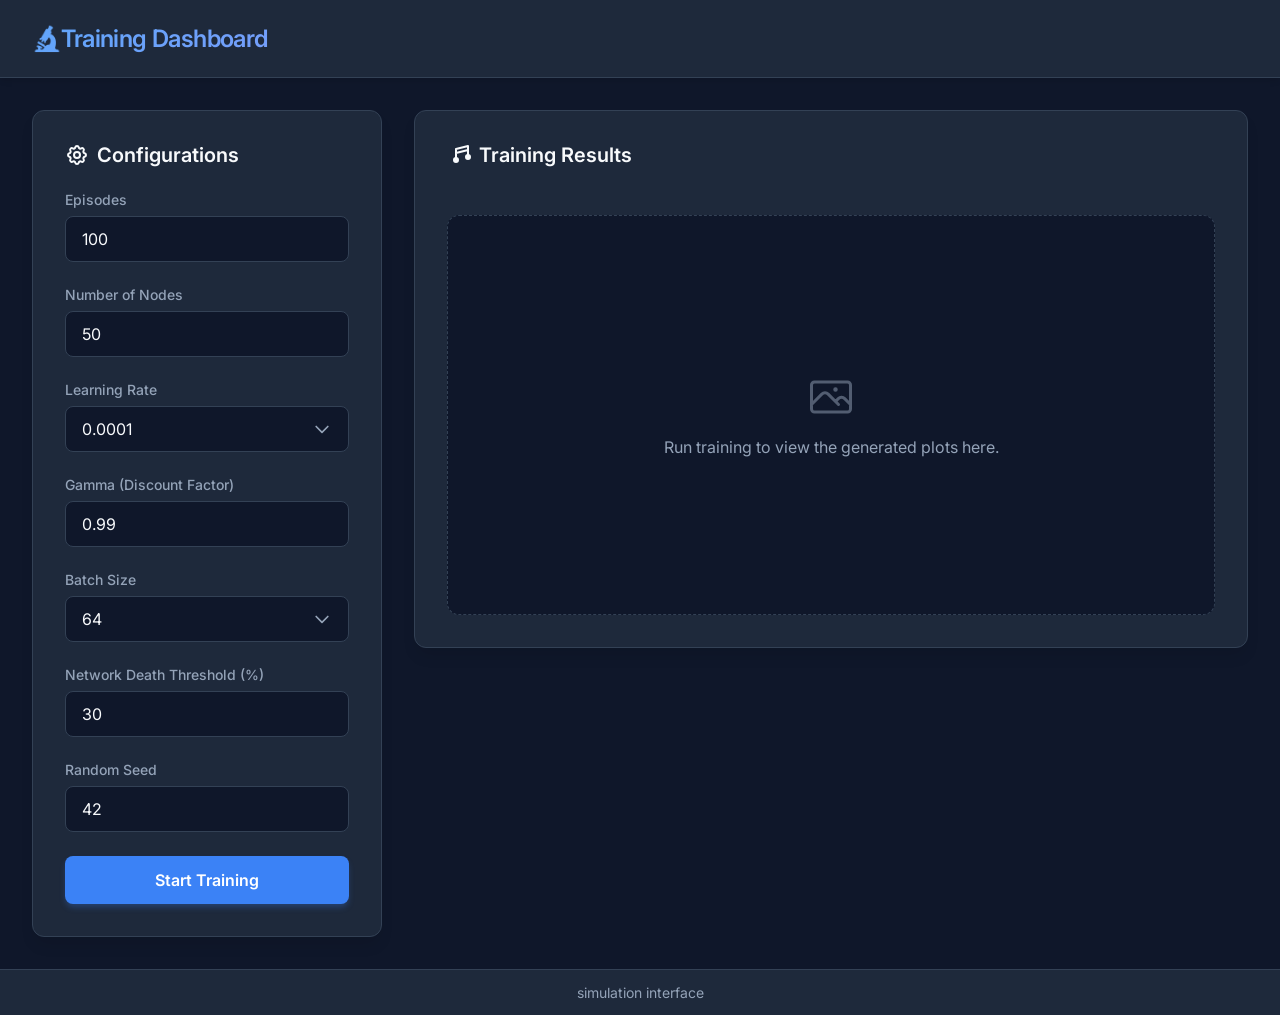
==== commit 1b6444ab: "refactor: Update layout and styling for dashboard components and improve form element IDs" ====
--- a/templates/index.html
+++ b/templates/index.html
@@ -16,7 +16,7 @@
 
     <main class="dashboard-main">
         <div class="dashboard-layout">
-            <aside class="card-panel config-panel" aria-label="Training Configuration">
+            <aside class="config-panel" aria-label="Training Configuration">
                 <h2 class="panel-title">
                     <svg width="24" height="24" fill="none" stroke="currentColor" stroke-width="2" viewBox="0 0 24 24">
                         <path stroke-linecap="round" stroke-linejoin="round"
@@ -36,7 +36,7 @@
 
                     <div class="form-group">
                         <label for="nodes">Number of Nodes</label>
-                        <input type="number" id="nodes" class="form-control" value="550" min="10" max="2000">
+                        <input type="number" id="nodes" class="form-control" value="50" min="10" max="2000">
                     </div>
 
                     <div class="form-group">
@@ -74,7 +74,7 @@
                     </div>
 
                     <button type="submit" id="runBtn" class="btn">
-                        <span class="btn-text">Start Training</span>
+                        <span id="runBtnText">Start Training</span>
                         <div class="loader" id="loader"></div>
                     </button>
 
@@ -82,7 +82,7 @@
                 </form>
             </aside>
 
-            <section class="card-panel results-panel" aria-label="Training Results">
+            <section class="results-panel" aria-label="Training Results">
                 <h2 class="panel-title">
                     <svg width="24" height="24" fill="none" stroke="currentColor" stroke-width="2" viewBox="0 0 24 24">
                         <path stroke-linecap="round" stroke-linejoin="round"
@@ -108,7 +108,7 @@
                 </section>
 
                 <section class="results-media-stack" aria-label="Generated Visualizations">
-                    <div class="image-container training-image-box">
+                    <div class="training-image">
                         <div class="placeholder-text" id="imagePlaceholder">
                             <svg fill="none" stroke="currentColor" stroke-width="1.5" viewBox="0 0 24 24">
                                 <path stroke-linecap="round" stroke-linejoin="round"
@@ -120,8 +120,8 @@
                         <img id="resultImage" src="/results/final_ddqn_training.png" alt="DDQN Training Results">
                     </div>
 
-                    <div class="image-container simulation-gif-box" id="gifContainer">
-                        <img id="resultGif" class="result-gif" src="" alt="Best Episode Simulation">
+                    <div class="simulation-gif" id="gifContainer">
+                        <img id="resultGif" src="" alt="Best Episode Simulation">
                     </div>
                 </section>
             </section>
--- a/templates/index.css
+++ b/templates/index.css
@@ -49,21 +49,27 @@
 }
 
 .dashboard-layout {
-  width: min(1400px, 100%);
-  margin: 0 auto;
+  width: 100%;
+  margin: 0;
   padding: 2rem;
   display: grid;
-  grid-template-columns: minmax(300px, 350px) minmax(0, 1fr);
+  grid-template-columns: 350px minmax(0, 1fr);
   gap: 2rem;
   align-items: start;
 }
 
 .config-panel {
+  background-color: var(--surface-color);
+  border-radius: 12px;
+  border: 1px solid var(--border-color);
+  padding: 2rem;
+  box-shadow: 0 10px 15px -3px rgba(0, 0, 0, 0.1);
   position: sticky;
   top: 1.5rem;
-}
-
-.card-panel {
+  left: 1rem;
+}
+
+.results-panel {
   background-color: var(--surface-color);
   border-radius: 12px;
   border: 1px solid var(--border-color);
@@ -187,7 +193,8 @@
   min-height: auto;
 }
 
-.image-container {
+.training-image,
+.simulation-gif {
   width: 100%;
   background-color: var(--bg-color);
   border: 1px dashed var(--border-color);
@@ -200,17 +207,17 @@
   position: relative;
 }
 
-.training-image-box {
+.training-image {
   min-height: 400px;
   margin-bottom: 0;
 }
 
-.simulation-gif-box {
+.simulation-gif {
   display: none;
   min-height: auto;
 }
 
-.image-container img {
+.training-image img {
   width: 100%;
   height: auto;
   border-radius: 8px;
@@ -219,7 +226,7 @@
   animation: fadeIn 0.5s ease-out;
 }
 
-.result-gif {
+#resultGif {
   display: block;
   width: 100%;
   height: auto;
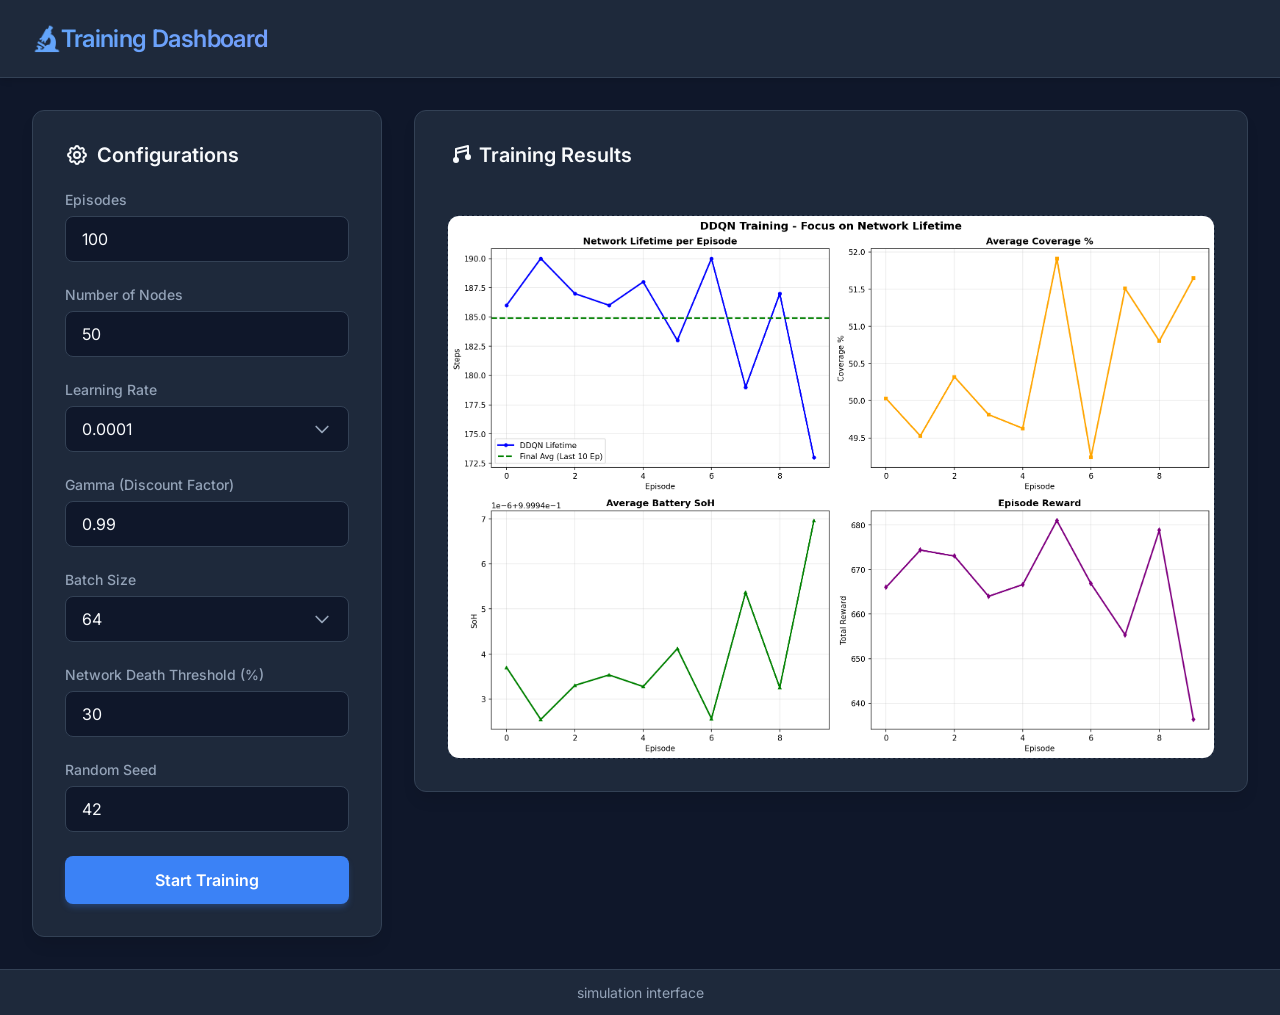
==== commit e43ecdd9: "fix: Correct image source path for training results and enhance result image display logic" ====
--- a/templates/index.html
+++ b/templates/index.html
@@ -117,7 +117,7 @@
                             </svg>
                             Run training to view the generated plots here.
                         </div>
-                        <img id="resultImage" src="/results/final_ddqn_training.png" alt="DDQN Training Results">
+                        <img id="resultImage" src="../results/final_ddqn_training.png" alt="DDQN Training Results">
                     </div>
 
                     <div class="simulation-gif" id="gifContainer">
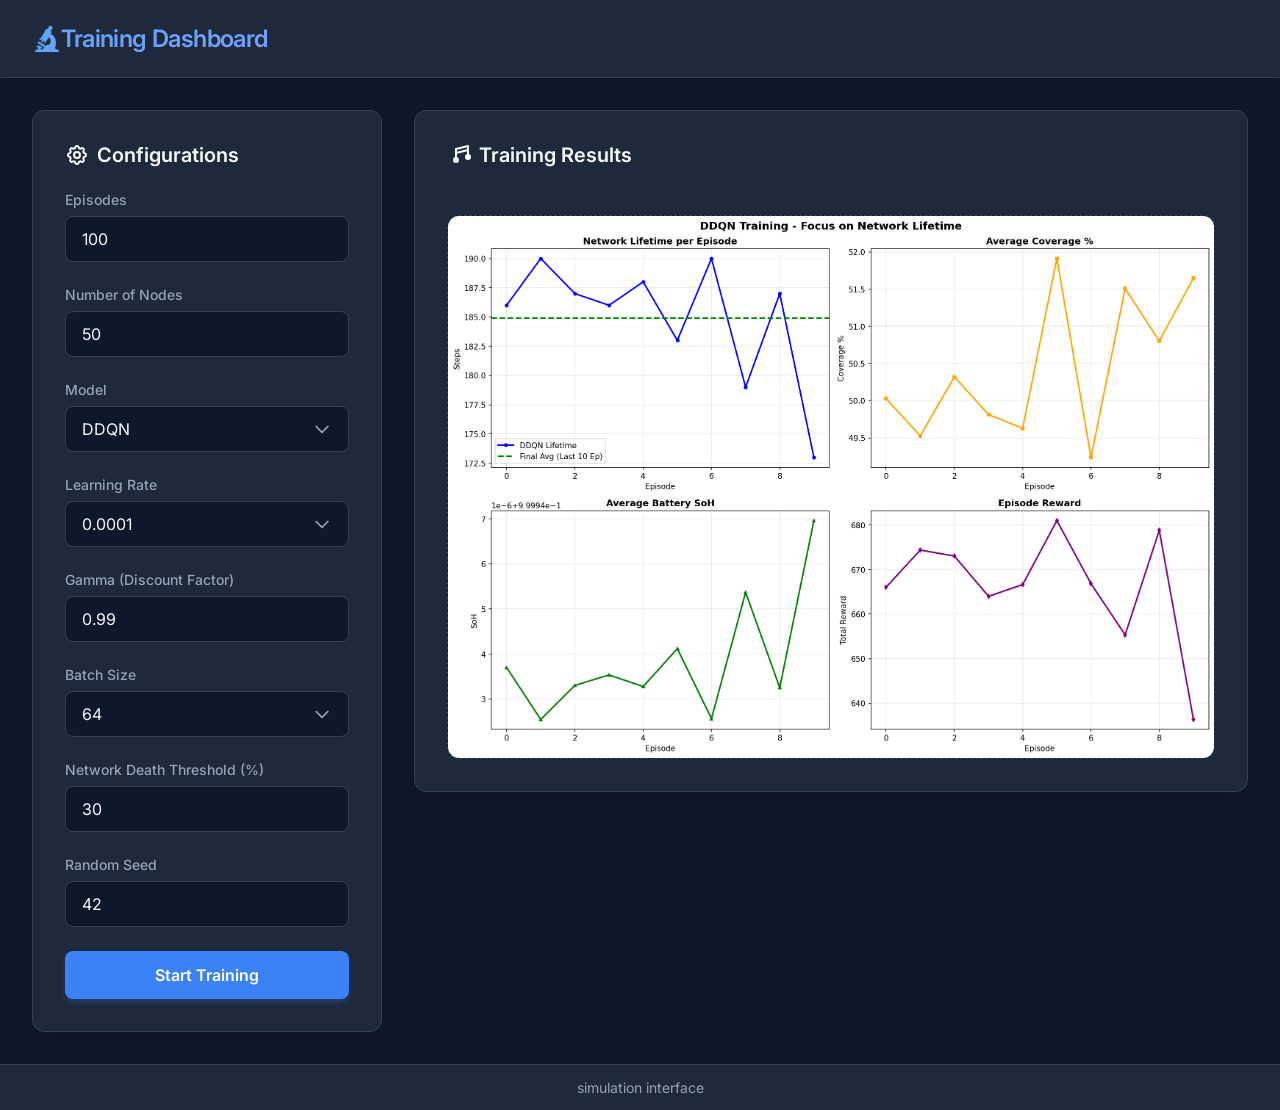
==== commit ada225dc: "feat: Implement DQN agent and update training API to support model type selection" ====
--- a/templates/index.html
+++ b/templates/index.html
@@ -37,6 +37,14 @@
                     <div class="form-group">
                         <label for="nodes">Number of Nodes</label>
                         <input type="number" id="nodes" class="form-control" value="50" min="10" max="2000">
+                    </div>
+
+                    <div class="form-group">
+                        <label for="model_type">Model</label>
+                        <select id="model_type" class="form-control">
+                            <option value="dqn">DQN</option>
+                            <option value="ddqn" selected>DDQN</option>
+                        </select>
                     </div>
 
                     <div class="form-group">
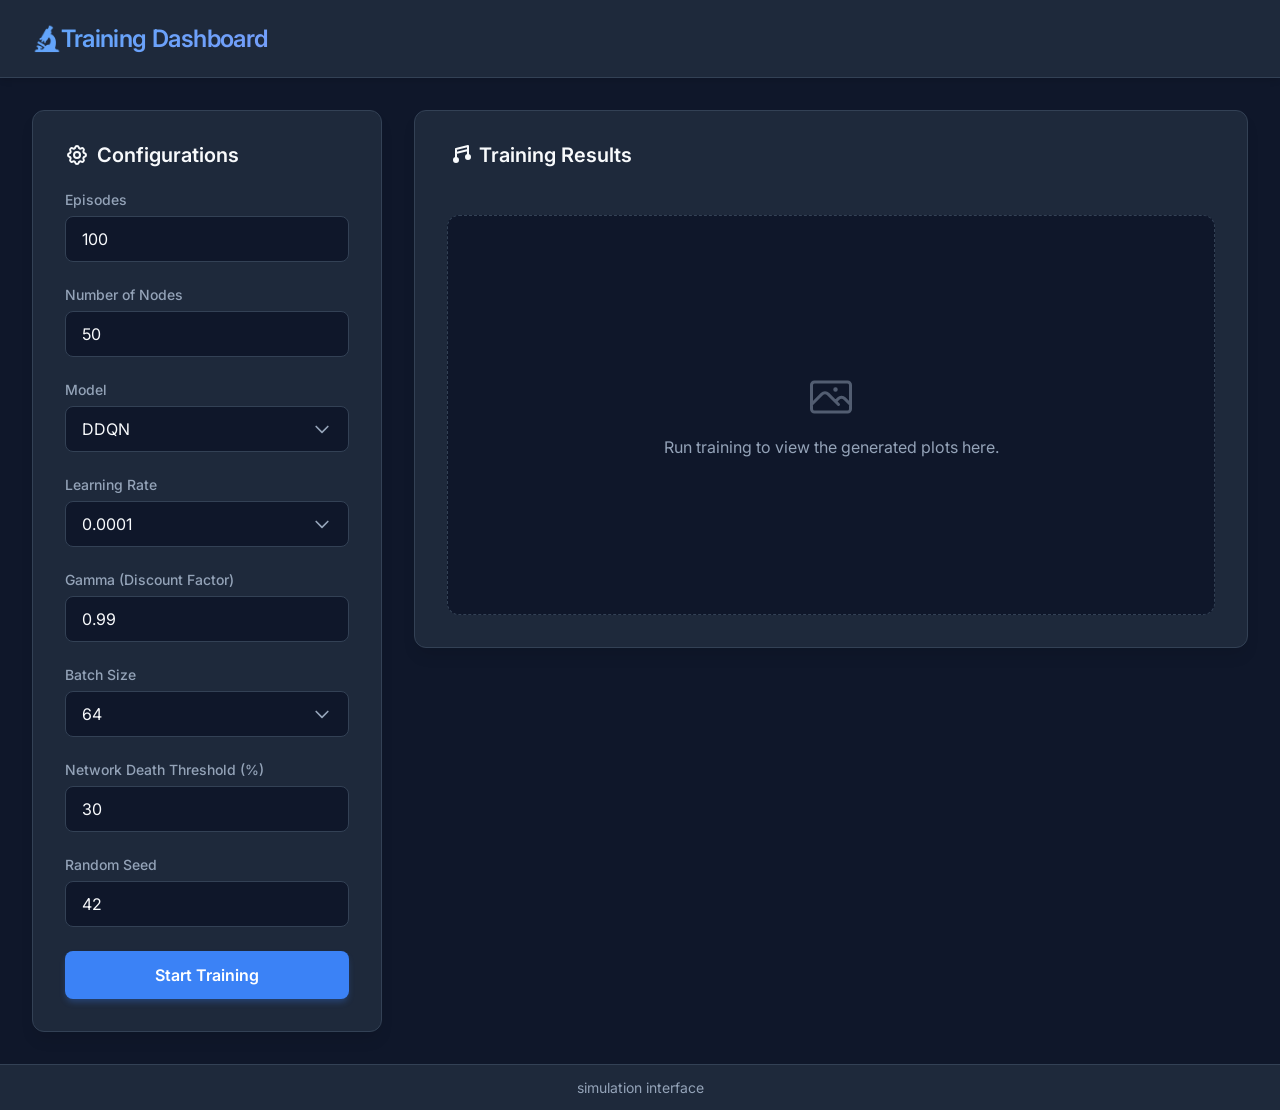
==== commit e41c3a69: "feat: Add visualization generation and update image serving logic in training API" ====
--- a/templates/index.html
+++ b/templates/index.html
@@ -125,7 +125,7 @@
                             </svg>
                             Run training to view the generated plots here.
                         </div>
-                        <img id="resultImage" src="../results/final_ddqn_training.png" alt="DDQN Training Results">
+                        <img id="resultImage" style="display: none;" alt="DDQN Training Results">
                     </div>
 
                     <div class="simulation-gif" id="gifContainer">
